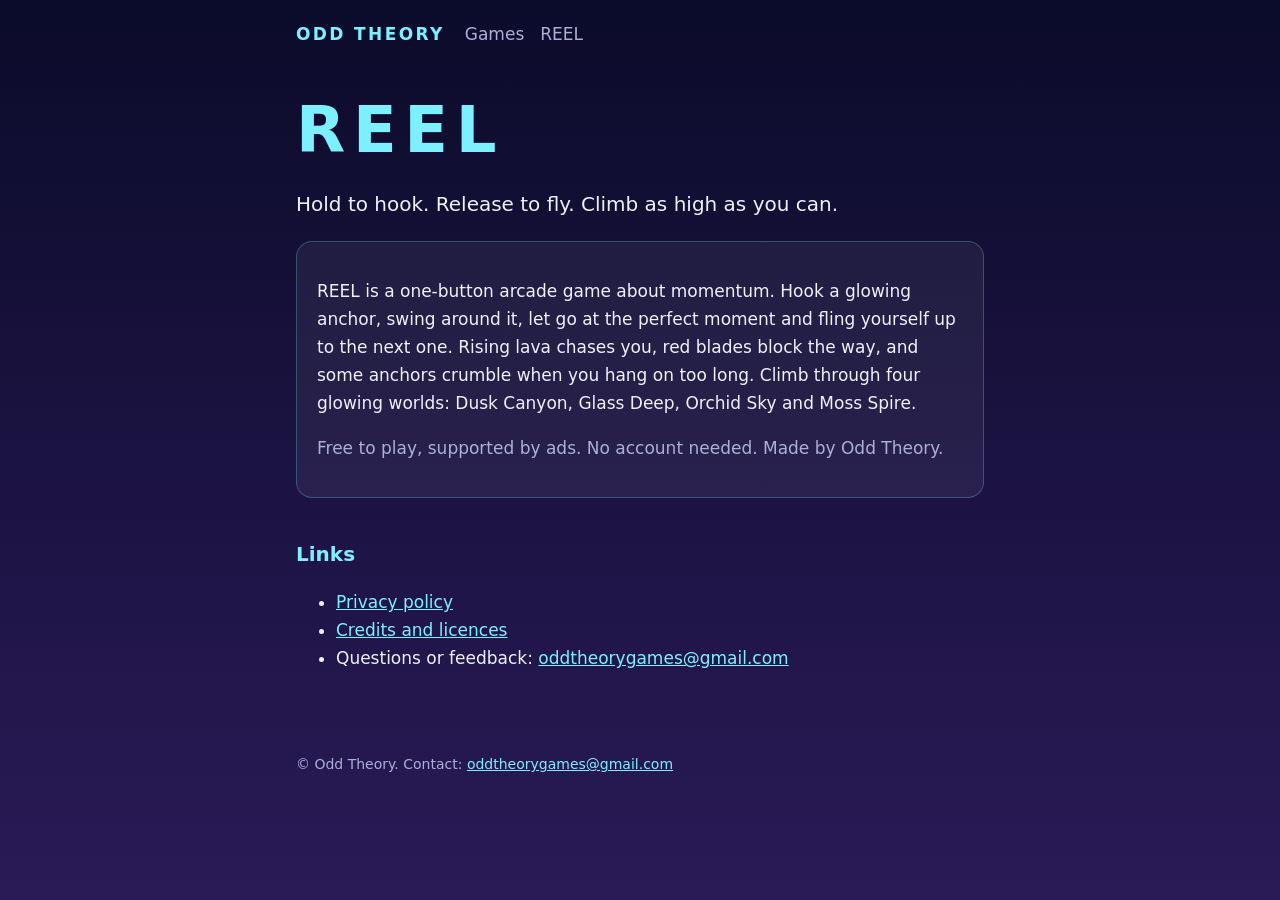
==== reel/index.html @ 0b7a03da "Studio home page, REEL section, privacy and credits under /reel/" ====
<!doctype html>
<html lang="en">
<head>
<meta charset="utf-8">
<meta name="viewport" content="width=device-width, initial-scale=1">
<title>REEL by Odd Theory</title>
<meta name="description" content="REEL: a one-button swinging arcade climb through four glowing worlds.">
<meta name="theme-color" content="#0b0b2a">
<link rel="stylesheet" href="../style.css">
</head>
<body>
<header class="site"><a class="brand" href="../index.html">ODD THEORY</a><nav><a href="../index.html">Games</a><a href="../reel/index.html">REEL</a></nav></header>
<main>
<section class="hero">
<h1>REEL</h1>
<p style="font-size:1.25rem">Hold to hook. Release to fly. Climb as high as you can.</p>
</section>
<div class="card">
<p>REEL is a one-button arcade game about momentum. Hook a glowing anchor, swing around it, let go at the perfect moment and fling yourself up to the next one. Rising lava chases you, red blades block the way, and some anchors crumble when you hang on too long. Climb through four glowing worlds: Dusk Canyon, Glass Deep, Orchid Sky and Moss Spire.</p>
<p class="dim">Free to play, supported by ads. No account needed. Made by Odd Theory.</p>
</div>
<h2>Links</h2>
<ul>
<li><a href="privacy.html">Privacy policy</a></li>
<li><a href="credits.html">Credits and licences</a></li>
<li>Questions or feedback: <a href="mailto:oddtheorygames@gmail.com">oddtheorygames@gmail.com</a></li>
</ul>
</main>
<footer>&copy; Odd Theory. Contact: <a href="mailto:oddtheorygames@gmail.com">oddtheorygames@gmail.com</a></footer>
</body>
</html>
---- style.css ----
:root{--bg1:#0b0b2a;--bg2:#2a1a57;--ink:#eef0ff;--dim:#aab0d6;--accent:#7df0ff;--card:rgba(255,255,255,.06);--line:rgba(125,240,255,.25)}
*{box-sizing:border-box}
html{-webkit-text-size-adjust:100%}
body{margin:0;min-height:100vh;color:var(--ink);background:linear-gradient(180deg,var(--bg1),var(--bg2)) fixed;background-color:var(--bg1);font:17px/1.65 system-ui,-apple-system,"Segoe UI",Roboto,sans-serif}
main{max-width:720px;margin:0 auto;padding:40px 16px 64px}
header.site{max-width:720px;margin:0 auto;padding:20px 16px 0;display:flex;gap:20px;align-items:center;flex-wrap:wrap}
header.site a.brand{font-weight:700;letter-spacing:.14em;color:var(--accent);text-decoration:none}
header.site nav a{color:var(--dim);text-decoration:none;margin-right:16px}
header.site nav a:hover{color:var(--ink)}
h1{font-size:2.4rem;line-height:1.15;margin:.2em 0 .3em}
h2{font-size:1.25rem;margin:2em 0 .4em;color:var(--accent)}
p,li{color:var(--ink)}
.dim{color:var(--dim)}
a{color:var(--accent)}
.hero h1{font-size:4rem;letter-spacing:.12em;color:var(--accent);margin:.1em 0}
.card{background:var(--card);border:1px solid var(--line);border-radius:16px;padding:18px 20px;margin:20px 0}
pre.lic{white-space:pre-wrap;word-break:break-word;font:13px/1.5 ui-monospace,Consolas,monospace;background:rgba(0,0,0,.35);border:1px solid var(--line);border-radius:12px;padding:16px;max-height:70vh;overflow:auto}
footer{max-width:720px;margin:0 auto;padding:0 16px 40px;color:var(--dim);font-size:14px}
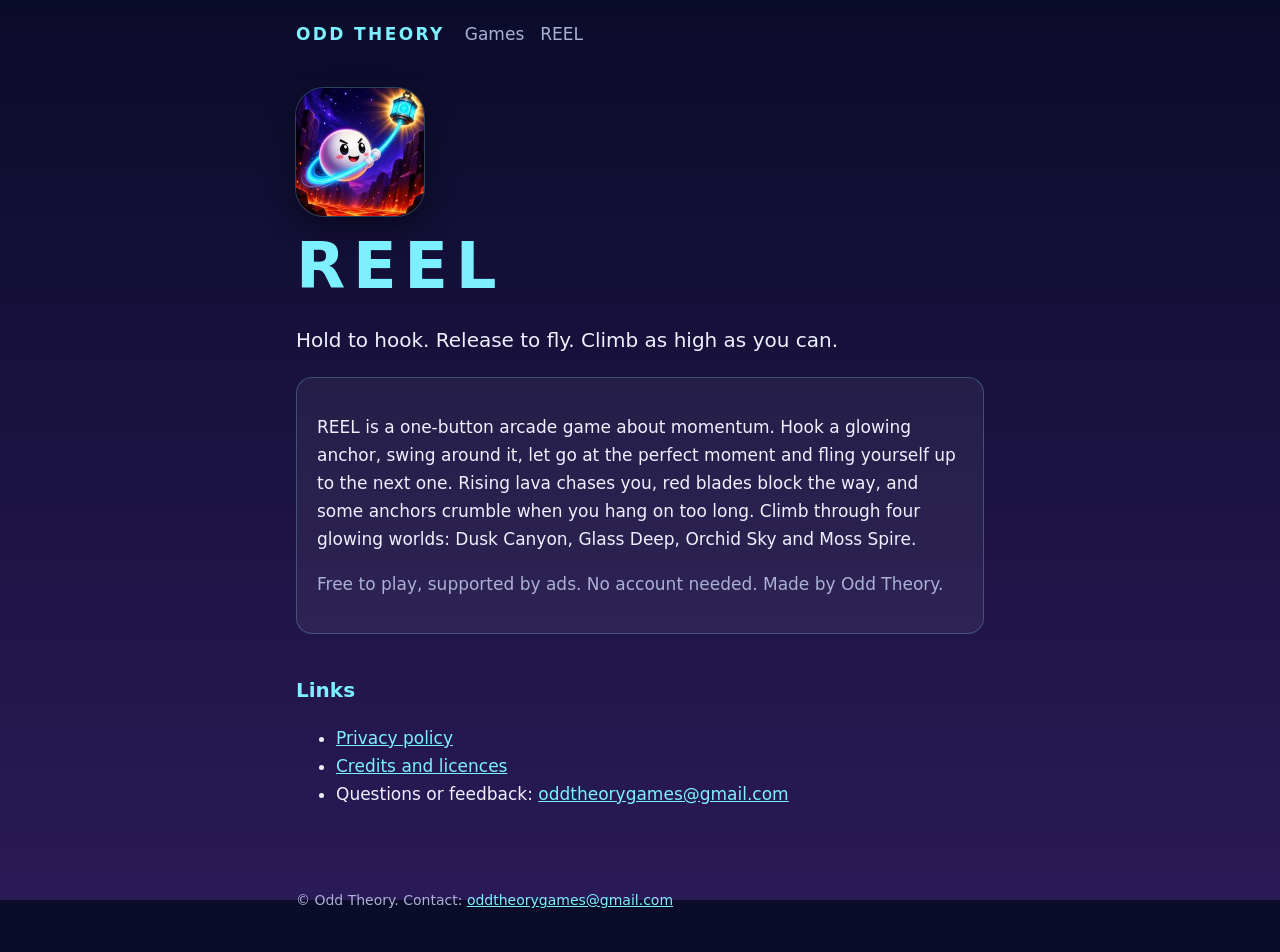
==== commit f58a7bda: "Add studio logo to home page and REEL icon to game card and page" ====
--- a/reel/index.html
+++ b/reel/index.html
@@ -12,6 +12,7 @@
 <header class="site"><a class="brand" href="../index.html">ODD THEORY</a><nav><a href="../index.html">Games</a><a href="../reel/index.html">REEL</a></nav></header>
 <main>
 <section class="hero">
+<img class="hero-icon" src="reel-icon.jpg" alt="REEL icon" width="128" height="128">
 <h1>REEL</h1>
 <p style="font-size:1.25rem">Hold to hook. Release to fly. Climb as high as you can.</p>
 </section>
--- a/style.css
+++ b/style.css
@@ -15,4 +15,13 @@
 .hero h1{font-size:4rem;letter-spacing:.12em;color:var(--accent);margin:.1em 0}
 .card{background:var(--card);border:1px solid var(--line);border-radius:16px;padding:18px 20px;margin:20px 0}
 pre.lic{white-space:pre-wrap;word-break:break-word;font:13px/1.5 ui-monospace,Consolas,monospace;background:rgba(0,0,0,.35);border:1px solid var(--line);border-radius:12px;padding:16px;max-height:70vh;overflow:auto}
+.sr{position:absolute;width:1px;height:1px;overflow:hidden;clip:rect(0 0 0 0);white-space:nowrap}
+.logo{display:block;margin:12px auto 0;width:min(100%,360px);aspect-ratio:1;border-radius:22px;background:#040405;overflow:hidden;box-shadow:0 0 0 1px var(--line),0 12px 40px rgba(0,0,0,.45)}
+.logo video,.logo img{display:block;width:100%;height:100%;object-fit:cover}
+.tagline{text-align:center;font-size:1.25rem;margin:18px 0 0}
+a.game{display:flex;gap:16px;align-items:center;text-decoration:none;color:inherit}
+a.game img{width:96px;height:96px;border-radius:22px;flex:none;box-shadow:0 0 0 1px var(--line),0 8px 24px rgba(0,0,0,.35)}
+a.game strong{font-size:1.3rem;color:var(--accent)}
+a.game p{margin:.3em 0 0}
+.hero-icon{display:block;width:128px;height:128px;border-radius:28px;margin:0 0 14px;box-shadow:0 0 0 1px var(--line),0 10px 30px rgba(0,0,0,.4)}
 footer{max-width:720px;margin:0 auto;padding:0 16px 40px;color:var(--dim);font-size:14px}
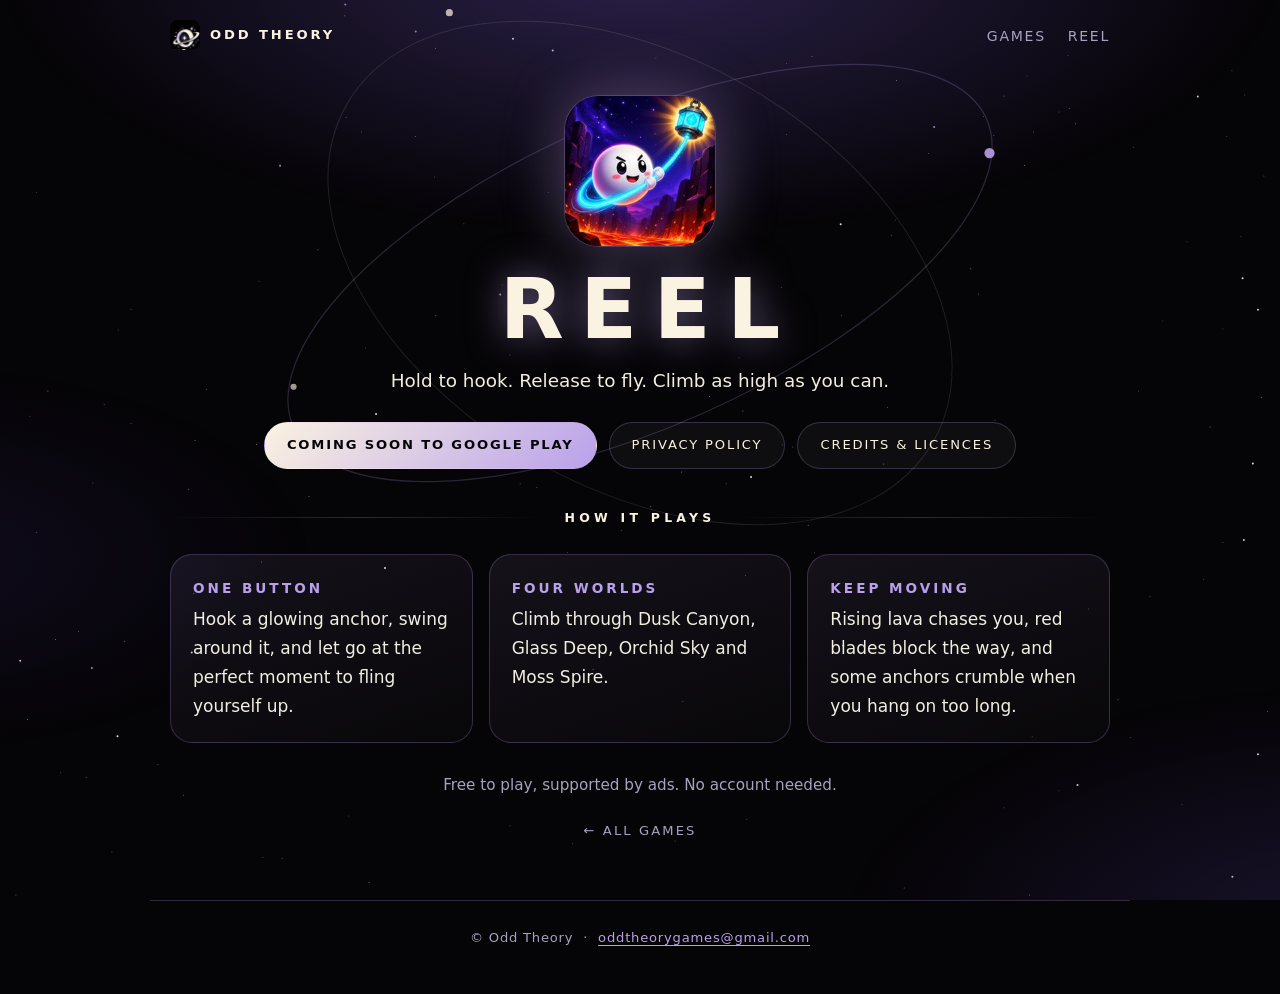
==== commit eaec9e34: "Redesign site in the logo's style: starfield, orbit rings, seamless logo, glass cards" ====
--- a/reel/index.html
+++ b/reel/index.html
@@ -5,28 +5,34 @@
 <meta name="viewport" content="width=device-width, initial-scale=1">
 <title>REEL by Odd Theory</title>
 <meta name="description" content="REEL: a one-button swinging arcade climb through four glowing worlds.">
-<meta name="theme-color" content="#0b0b2a">
+<meta name="theme-color" content="#050406">
+<link rel="icon" type="image/png" href="../favicon.png">
 <link rel="stylesheet" href="../style.css">
 </head>
 <body>
-<header class="site"><a class="brand" href="../index.html">ODD THEORY</a><nav><a href="../index.html">Games</a><a href="../reel/index.html">REEL</a></nav></header>
-<main>
-<section class="hero">
-<img class="hero-icon" src="reel-icon.jpg" alt="REEL icon" width="128" height="128">
-<h1>REEL</h1>
-<p style="font-size:1.25rem">Hold to hook. Release to fly. Climb as high as you can.</p>
+<div class="stars s1" aria-hidden="true"></div><div class="stars s2" aria-hidden="true"></div>
+<div class="wrap">
+<header class="top"><a class="mark" href="../index.html"><img src="../favicon.png" alt="" width="30" height="30">ODD THEORY</a><nav><a href="../index.html">Games</a><a href="../reel/index.html">REEL</a></nav></header>
+<section class="game-hero">
+<svg class="orbits" viewBox="0 0 800 800" aria-hidden="true">
+<g class="r1"><ellipse cx="400" cy="400" rx="370" ry="150" transform="rotate(-24 400 400)" fill="none" stroke="rgba(185,160,234,.24)" stroke-width="1.2"/>
+<circle cx="741" cy="283" r="5" fill="#b9a0ea"/><circle cx="62" cy="511" r="3" fill="#fbf3e1" opacity=".7"/></g>
+<g class="r2"><ellipse cx="400" cy="400" rx="330" ry="210" transform="rotate(30 400 400)" fill="none" stroke="rgba(251,243,225,.12)" stroke-width="1"/>
+<circle cx="214" cy="146" r="3.5" fill="#fbf3e1" opacity=".8"/></g>
+</svg>
+<img class="app-icon" src="reel-icon.jpg" alt="REEL app icon" width="150" height="150">
+<h1 class="title">REEL</h1>
+<p class="lede">Hold to hook. Release to fly. Climb as high as you can.</p>
+<div class="cta"><span class="pill soon">Coming soon to Google Play</span><a class="pill" href="privacy.html">Privacy policy</a><a class="pill" href="credits.html">Credits &amp; licences</a></div>
 </section>
-<div class="card">
-<p>REEL is a one-button arcade game about momentum. Hook a glowing anchor, swing around it, let go at the perfect moment and fling yourself up to the next one. Rising lava chases you, red blades block the way, and some anchors crumble when you hang on too long. Climb through four glowing worlds: Dusk Canyon, Glass Deep, Orchid Sky and Moss Spire.</p>
-<p class="dim">Free to play, supported by ads. No account needed. Made by Odd Theory.</p>
+<div class="divider"><span>How it plays</span></div>
+<div class="tiles">
+<div class="tile"><h3>One button</h3><p>Hook a glowing anchor, swing around it, and let go at the perfect moment to fling yourself up.</p></div>
+<div class="tile"><h3>Four worlds</h3><p>Climb through Dusk Canyon, Glass Deep, Orchid Sky and Moss Spire.</p></div>
+<div class="tile"><h3>Keep moving</h3><p>Rising lava chases you, red blades block the way, and some anchors crumble when you hang on too long.</p></div>
 </div>
-<h2>Links</h2>
-<ul>
-<li><a href="privacy.html">Privacy policy</a></li>
-<li><a href="credits.html">Credits and licences</a></li>
-<li>Questions or feedback: <a href="mailto:oddtheorygames@gmail.com">oddtheorygames@gmail.com</a></li>
-</ul>
-</main>
-<footer>&copy; Odd Theory. Contact: <a href="mailto:oddtheorygames@gmail.com">oddtheorygames@gmail.com</a></footer>
+<div class="about"><p class="dim">Free to play, supported by ads. No account needed.</p><a class="back" href="../index.html">&larr; All games</a></div>
+</div>
+<footer>&copy; Odd Theory &nbsp;·&nbsp; <a href="mailto:oddtheorygames@gmail.com">oddtheorygames@gmail.com</a></footer>
 </body>
 </html>
--- a/style.css
+++ b/style.css
@@ -1,27 +1,81 @@
-:root{--bg1:#0b0b2a;--bg2:#2a1a57;--ink:#eef0ff;--dim:#aab0d6;--accent:#7df0ff;--card:rgba(255,255,255,.06);--line:rgba(125,240,255,.25)}
+:root{
+  --bg:#050406; --cream:#fbf3e1; --lav:#b9a0ea; --lav-2:#8f7cc4; --ink:#f3eee2; --dim:#a8a1c0;
+  --line:rgba(185,160,234,.24); --glass:rgba(255,255,255,.04);
+}
 *{box-sizing:border-box}
-html{-webkit-text-size-adjust:100%}
-body{margin:0;min-height:100vh;color:var(--ink);background:linear-gradient(180deg,var(--bg1),var(--bg2)) fixed;background-color:var(--bg1);font:17px/1.65 system-ui,-apple-system,"Segoe UI",Roboto,sans-serif}
-main{max-width:720px;margin:0 auto;padding:40px 16px 64px}
-header.site{max-width:720px;margin:0 auto;padding:20px 16px 0;display:flex;gap:20px;align-items:center;flex-wrap:wrap}
-header.site a.brand{font-weight:700;letter-spacing:.14em;color:var(--accent);text-decoration:none}
-header.site nav a{color:var(--dim);text-decoration:none;margin-right:16px}
-header.site nav a:hover{color:var(--ink)}
-h1{font-size:2.4rem;line-height:1.15;margin:.2em 0 .3em}
-h2{font-size:1.25rem;margin:2em 0 .4em;color:var(--accent)}
-p,li{color:var(--ink)}
-.dim{color:var(--dim)}
-a{color:var(--accent)}
-.hero h1{font-size:4rem;letter-spacing:.12em;color:var(--accent);margin:.1em 0}
-.card{background:var(--card);border:1px solid var(--line);border-radius:16px;padding:18px 20px;margin:20px 0}
-pre.lic{white-space:pre-wrap;word-break:break-word;font:13px/1.5 ui-monospace,Consolas,monospace;background:rgba(0,0,0,.35);border:1px solid var(--line);border-radius:12px;padding:16px;max-height:70vh;overflow:auto}
+html{background:var(--bg);-webkit-text-size-adjust:100%;scroll-behavior:smooth}
+body{margin:0;min-height:100vh;color:var(--ink);overflow-x:hidden;
+  font:17px/1.7 ui-sans-serif,system-ui,"Segoe UI",Roboto,Helvetica,Arial,sans-serif;
+  background:
+    radial-gradient(70% 42% at 50% -4%,rgba(120,88,205,.34),transparent 72%),
+    radial-gradient(55% 40% at 105% 105%,rgba(86,62,160,.26),transparent 72%),
+    radial-gradient(45% 30% at -8% 62%,rgba(70,50,140,.18),transparent 72%);
+  background-attachment:fixed}
+.stars{position:fixed;left:0;top:0;width:1px;height:1px;background:transparent;border-radius:50%;pointer-events:none;z-index:-1}
+.stars.s1{box-shadow:32.4vw 15.1vh rgba(251,243,225,0.55),7.2vw 53.6vh rgba(185,160,234,0.5),58.3vw 91.0vh rgba(251,243,225,0.35),3.7vw 43.4vh rgba(251,243,225,0.55),24.1vw 55.1vh rgba(251,243,225,0.55),82.7vw 12.4vh rgba(251,243,225,0.35),63.1vw 58.3vh rgba(251,243,225,0.55),57.7vw 39.7vh rgba(251,243,225,0.35),4.7vw 85.8vh rgba(185,160,234,0.5),41.9vw 54.1vh rgba(185,160,234,0.5),56.0vw 68.2vh rgba(251,243,225,0.55),58.2vw 63.9vh rgba(185,160,234,0.5),9.7vw 71.2vh rgba(251,243,225,0.55),61.9vw 49.6vh rgba(255,255,255,0.4),77.7vw 46.6vh rgba(255,255,255,0.4),36.2vw 24.8vh rgba(251,243,225,0.35),69.9vw 24.4vh rgba(185,160,234,0.5),52.5vw 87.5vh rgba(255,255,255,0.4),28.8vw 98.0vh rgba(251,243,225,0.55),51.2vw 16.5vh rgba(185,160,234,0.5),15.2vw 48.9vh rgba(251,243,225,0.55),96.2vw 7.8vh rgba(185,160,234,0.5),34.0vw 35.0vh rgba(255,255,255,0.4),58.0vw 45.6vh rgba(251,243,225,0.55),94.5vw 47.4vh rgba(251,243,225,0.55),6.1vw 70.1vh rgba(255,255,255,0.4),28.5vw 38.6vh rgba(185,160,234,0.5),2.3vw 46.2vh rgba(251,243,225,0.35),61.1vw 49.4vh rgba(251,243,225,0.35),76.8vw 12.9vh rgba(251,243,225,0.35),39.8vw 91.7vh rgba(255,255,255,0.4),8.1vw 44.9vh rgba(185,160,234,0.5),88.3vw 81.9vh rgba(185,160,234,0.5),70.6vw 98.6vh rgba(255,255,255,0.4),95.8vw 15.1vh rgba(251,243,225,0.35),15.1vw 65.9vh rgba(251,243,225,0.55),48.5vw 58.9vh rgba(185,160,234,0.5),28.2vw 14.6vh rgba(185,160,234,0.5),61.0vw 31.9vh rgba(251,243,225,0.35),69.0vw 51.5vh rgba(251,243,225,0.55),45.7vw 87.1vh rgba(255,255,255,0.4),39.8vw 39.4vh rgba(255,255,255,0.4),63.4vw 6.2vh rgba(251,243,225,0.55),98.5vw 44.1vh rgba(251,243,225,0.55),34.0vw 5.3vh rgba(251,243,225,0.55),56.7vw 53.7vh rgba(185,160,234,0.5),61.4vw 7.0vh rgba(251,243,225,0.35),61.4vw 14.9vh rgba(185,160,234,0.5),95.5vw 60.2vh rgba(255,255,255,0.4),12.3vw 84.9vh rgba(255,255,255,0.4),48.0vw 31.2vh rgba(251,243,225,0.35),10.2vw 34.3vh rgba(185,160,234,0.5),47.9vw 69.2vh rgba(251,243,225,0.55),20.5vw 95.2vh rgba(185,160,234,0.5),14.7vw 54.3vh rgba(251,243,225,0.55),75.8vw 29.8vh rgba(251,243,225,0.55),69.6vw 26.1vh rgba(185,160,234,0.5),90.8vw 35.6vh rgba(251,243,225,0.35),53.3vw 77.9vh rgba(185,160,234,0.5),63.6vw 61.3vh rgba(251,243,225,0.35),80.6vw 81.8vh rgba(251,243,225,0.35),20.0vw 49.3vh rgba(251,243,225,0.55),99.0vw 79.0vh rgba(255,255,255,0.4),25.9vw 69.3vh rgba(185,160,234,0.5),44.7vw 93.7vh rgba(185,160,234,0.5),95.5vw 36.5vh rgba(251,243,225,0.35),10.2vw 47.0vh rgba(185,160,234,0.5),20.4vw 62.4vh rgba(251,243,225,0.55),47.9vw 65.3vh rgba(251,243,225,0.55),83.5vw 12.0vh rgba(255,255,255,0.4),78.2vw 75.0vh rgba(255,255,255,0.4),88.9vw 43.4vh rgba(185,160,234,0.5),8.7vw 94.6vh rgba(255,255,255,0.4),46.3vw 74.3vh rgba(251,243,225,0.55),72.5vw 17.0vh rgba(251,243,225,0.35),2.8vw 59.1vh rgba(255,255,255,0.4),80.7vw 14.6vh rgba(255,255,255,0.4),65.7vw 35.0vh rgba(251,243,225,0.35),2.1vw 79.9vh rgba(251,243,225,0.55),52.7vw 93.4vh rgba(255,255,255,0.4),98.7vw 19.5vh rgba(251,243,225,0.35),2.8vw 21.3vh rgba(251,243,225,0.35),76.4vw 32.6vh rgba(255,255,255,0.4),83.4vw 6.1vh rgba(185,160,234,0.5),89.8vw 66.2vh rgba(255,255,255,0.4),82.7vw 87.8vh rgba(251,243,225,0.35),53.2vw 52.4vh rgba(251,243,225,0.55),87.3vw 77.7vh rgba(251,243,225,0.55),77.6vw 15.0vh rgba(251,243,225,0.35),47.3vw 72.5vh rgba(251,243,225,0.55),32.6vw 51.8vh rgba(255,255,255,0.4),78.4vw 10.6vh rgba(251,243,225,0.55),24.8vw 27.7vh rgba(251,243,225,0.55),50.8vw 56.2vh rgba(251,243,225,0.55),44.3vw 61.3vh rgba(251,243,225,0.35),69.3vw 45.2vh rgba(255,255,255,0.4),50.8vw 24.8vh rgba(185,160,234,0.5),92.3vw 89.3vh rgba(251,243,225,0.35),84.0vw 13.7vh rgba(251,243,225,0.55),39.2vw 31.6vh rgba(251,243,225,0.35),42.8vw 21.3vh rgba(185,160,234,0.5),78.4vw 89.7vh rgba(251,243,225,0.35),94.0vw 64.3vh rgba(185,160,234,0.5),14.3vw 88.3vh rgba(255,255,255,0.4),22.0vw 95.3vh rgba(255,255,255,0.4),88.5vw 16.3vh rgba(251,243,225,0.35),16.1vw 43.2vh rgba(255,255,255,0.4),33.9vw 19.6vh rgba(185,160,234,0.5),9.2vw 36.6vh rgba(185,160,234,0.5),55.4vw 44.0vh rgba(251,243,225,0.55),38.4vw 51.7vh rgba(185,160,234,0.5),51.2vw 6.4vh rgba(251,243,225,0.35),97.2vw 10.5vh rgba(185,160,234,0.5),27.2vw 90.6vh rgba(251,243,225,0.35),27.0vw 13.0vh rgba(255,255,255,0.4),85.0vw 67.6vh rgba(185,160,234,0.5),40.6vw 53.7vh rgba(255,255,255,0.4),70.0vw 8.9vh rgba(251,243,225,0.55),80.0vw 18.3vh rgba(251,243,225,0.55),26.9vw 1.7vh rgba(251,243,225,0.55),80.2vw 8.4vh rgba(251,243,225,0.35),6.7vw 86.3vh rgba(255,255,255,0.4),1.2vw 99.4vh rgba(255,255,255,0.4),92.7vw 26.8vh rgba(251,243,225,0.35),4.3vw 71.0vh rgba(251,243,225,0.55),96.9vw 26.2vh rgba(251,243,225,0.35),20.2vw 31.2vh rgba(185,160,234,0.5),53.1vw 20.6vh rgba(255,255,255,0.4),50.0vw 17.8vh rgba(185,160,234,0.5),80.4vw 99.4vh rgba(251,243,225,0.55);animation:tw 7s ease-in-out infinite alternate}
+.stars.s2{width:2px;height:2px;box-shadow:1.5vw 73.3vh rgba(255,255,255,0.8),97.8vw 51.4vh rgba(251,243,225,0.9),93.5vw 10.6vh rgba(255,255,255,0.8),43.2vw 49.5vh rgba(185,160,234,0.85),97.0vw 30.8vh rgba(251,243,225,0.9),98.2vw 34.3vh rgba(255,255,255,0.8),72.9vw 14.0vh rgba(185,160,234,0.85),98.2vw 83.7vh rgba(251,243,225,0.9),7.1vw 74.1vh rgba(185,160,234,0.85),43.1vw 5.5vh rgba(255,255,255,0.8),84.1vw 87.1vh rgba(255,255,255,0.8),97.1vw 59.9vh rgba(255,255,255,0.8),29.3vw 45.9vh rgba(251,243,225,0.9),26.9vw 0.4vh rgba(185,160,234,0.85),96.2vw 97.3vh rgba(255,255,255,0.8),32.4vw 3.4vh rgba(185,160,234,0.85),21.8vw 18.3vh rgba(185,160,234,0.85),38.2vw 47.5vh rgba(255,255,255,0.8),65.6vw 24.8vh rgba(251,243,225,0.9),9.1vw 81.7vh rgba(251,243,225,0.9),40.0vw 4.2vh rgba(251,243,225,0.9),30.0vw 63.0vh rgba(251,243,225,0.9),58.6vw 52.9vh rgba(251,243,225,0.9),65.8vw 71.6vh rgba(255,255,255,0.8),39.0vw 32.6vh rgba(185,160,234,0.85),14.9vw 72.4vh rgba(255,255,255,0.8);animation:tw 4.5s ease-in-out infinite alternate-reverse}
+@keyframes tw{from{opacity:.35}to{opacity:1}}
+a{color:var(--lav);text-underline-offset:3px}
+a:hover{color:var(--cream)}
+.wrap{max-width:980px;margin:0 auto;padding:0 20px}
+.top{display:flex;align-items:center;justify-content:space-between;gap:16px;padding:20px 0}
+.mark{display:flex;align-items:center;gap:10px;color:var(--cream);text-decoration:none;font-weight:700;letter-spacing:.22em;font-size:.82rem}
+.mark img{width:30px;height:30px;border-radius:8px}
+.top nav a{color:var(--dim);text-decoration:none;margin-left:22px;font-size:.88rem;letter-spacing:.12em;text-transform:uppercase}
+.top nav a:hover{color:var(--cream)}
+.hero{position:relative;text-align:center;padding:8px 0 4px}
+.orbits{position:absolute;left:50%;top:46%;width:min(168vw,1040px);aspect-ratio:1;transform:translate(-50%,-50%);z-index:-1;pointer-events:none;opacity:.9}
+.orbits .r1{transform-origin:50% 50%;animation:spin 140s linear infinite}
+.orbits .r2{transform-origin:50% 50%;animation:spin 220s linear infinite reverse}
+@keyframes spin{to{transform:rotate(360deg)}}
+.logo{display:block;margin:0 auto;width:min(88vw,500px);aspect-ratio:1;mix-blend-mode:screen;
+  -webkit-mask-image:linear-gradient(to right,transparent,#000 9%,#000 91%,transparent),linear-gradient(to bottom,transparent,#000 9%,#000 91%,transparent);
+  -webkit-mask-composite:source-in;mask-image:linear-gradient(to right,transparent,#000 9%,#000 91%,transparent),linear-gradient(to bottom,transparent,#000 9%,#000 91%,transparent);mask-composite:intersect}
+.logo video,.logo img{display:block;width:100%;height:100%;object-fit:cover}
 .sr{position:absolute;width:1px;height:1px;overflow:hidden;clip:rect(0 0 0 0);white-space:nowrap}
-.logo{display:block;margin:12px auto 0;width:min(100%,360px);aspect-ratio:1;border-radius:22px;background:#040405;overflow:hidden;box-shadow:0 0 0 1px var(--line),0 12px 40px rgba(0,0,0,.45)}
-.logo video,.logo img{display:block;width:100%;height:100%;object-fit:cover}
-.tagline{text-align:center;font-size:1.25rem;margin:18px 0 0}
-a.game{display:flex;gap:16px;align-items:center;text-decoration:none;color:inherit}
-a.game img{width:96px;height:96px;border-radius:22px;flex:none;box-shadow:0 0 0 1px var(--line),0 8px 24px rgba(0,0,0,.35)}
-a.game strong{font-size:1.3rem;color:var(--accent)}
-a.game p{margin:.3em 0 0}
-.hero-icon{display:block;width:128px;height:128px;border-radius:28px;margin:0 0 14px;box-shadow:0 0 0 1px var(--line),0 10px 30px rgba(0,0,0,.4)}
-footer{max-width:720px;margin:0 auto;padding:0 16px 40px;color:var(--dim);font-size:14px}
+.divider{display:flex;align-items:center;gap:16px;margin:30px 0 26px;color:var(--lav)}
+.divider::before,.divider::after{content:"";flex:1;height:1px;background:linear-gradient(90deg,transparent,var(--line),transparent)}
+.divider span{letter-spacing:.34em;font-size:.78rem;font-weight:700;text-transform:uppercase;color:var(--cream)}
+.games{display:grid;gap:18px;grid-template-columns:repeat(auto-fit,minmax(280px,340px));justify-content:center}
+a.game{display:flex;gap:18px;align-items:center;padding:18px;border-radius:24px;text-decoration:none;color:var(--ink);
+  background:linear-gradient(160deg,rgba(185,160,234,.10),rgba(255,255,255,.02));border:1px solid var(--line);
+  transition:transform .25s ease,border-color .25s ease,box-shadow .25s ease}
+a.game:hover{transform:translateY(-3px);border-color:rgba(185,160,234,.55);box-shadow:0 14px 44px rgba(120,88,205,.28)}
+a.game img{width:88px;height:88px;border-radius:21px;flex:none;box-shadow:0 0 0 1px var(--line),0 0 28px rgba(185,160,234,.28)}
+a.game strong{display:block;font-size:1.3rem;letter-spacing:.18em;color:var(--cream)}
+a.game p{margin:.25em 0 .5em;color:var(--dim);font-size:.95rem;line-height:1.5}
+a.game .go{font-size:.8rem;letter-spacing:.16em;text-transform:uppercase;color:var(--lav)}
+.next{display:flex;gap:18px;align-items:center;padding:18px;border-radius:24px;border:1px dashed rgba(185,160,234,.32);color:var(--dim)}
+.next svg{width:88px;height:88px;flex:none}
+.next strong{display:block;letter-spacing:.18em;color:var(--lav);font-size:1.05rem}
+.next p{margin:.25em 0 0;font-size:.95rem;line-height:1.5}
+.contact{text-align:center;margin:44px 0 0;color:var(--dim)}
+.contact a{color:var(--cream)}
+footer{margin:56px auto 0;max-width:980px;padding:26px 20px 44px;text-align:center;color:var(--dim);font-size:.82rem;letter-spacing:.06em;border-top:1px solid var(--line)}
+/* game page */
+.game-hero{position:relative;isolation:isolate;text-align:center;padding:26px 0 8px}
+.game-hero .orbits{top:50%;width:min(150vw,820px)}
+.app-icon{display:block;width:150px;height:150px;border-radius:34px;margin:0 auto 22px;box-shadow:0 0 0 1px var(--line),0 0 60px rgba(185,160,234,.42),0 18px 50px rgba(0,0,0,.5)}
+h1.title{margin:0;font-size:clamp(3rem,12vw,5.2rem);line-height:1;letter-spacing:.2em;padding-left:.2em;color:var(--cream);text-shadow:0 0 38px rgba(185,160,234,.55)}
+.lede{margin:14px auto 0;max-width:520px;color:var(--ink);font-size:1.15rem}
+.cta{display:flex;flex-wrap:wrap;gap:12px;justify-content:center;margin:26px 0 0}
+.pill{display:inline-block;padding:11px 22px;border-radius:999px;font-size:.82rem;letter-spacing:.14em;text-transform:uppercase;text-decoration:none;border:1px solid var(--line);color:var(--cream);background:var(--glass)}
+a.pill:hover{border-color:rgba(185,160,234,.6);box-shadow:0 0 26px rgba(185,160,234,.28);color:var(--cream)}
+.pill.soon{color:var(--bg);background:linear-gradient(135deg,var(--cream),var(--lav));border-color:transparent;font-weight:700}
+.tiles{display:grid;gap:16px;grid-template-columns:repeat(auto-fit,minmax(240px,1fr));margin:8px 0 0}
+.tile{padding:22px;border-radius:22px;border:1px solid var(--line);background:linear-gradient(160deg,rgba(185,160,234,.09),rgba(255,255,255,.015))}
+.tile h3{margin:0 0 .35em;font-size:.85rem;letter-spacing:.22em;text-transform:uppercase;color:var(--lav)}
+.tile p{margin:0;color:var(--ink)}
+.about{max-width:680px;margin:30px auto 0;text-align:center;color:var(--ink)}
+.about .dim{color:var(--dim);font-size:.95rem}
+.back{display:inline-block;margin:6px 0 0;font-size:.82rem;letter-spacing:.16em;text-transform:uppercase;text-decoration:none;color:var(--dim)}
+.back:hover{color:var(--cream)}
+/* long text pages */
+.doc{max-width:760px;margin:10px auto 0;padding:30px 28px;border-radius:26px;border:1px solid var(--line);background:linear-gradient(170deg,rgba(185,160,234,.07),rgba(255,255,255,.015));backdrop-filter:blur(2px)}
+.doc h1{margin:.1em 0 .1em;font-size:2rem;letter-spacing:.06em;color:var(--cream)}
+.doc h2{margin:1.9em 0 .4em;font-size:.9rem;letter-spacing:.2em;text-transform:uppercase;color:var(--lav)}
+.doc p,.doc li{color:var(--ink)}
+.doc .dim{color:var(--dim)}
+pre.lic{white-space:pre-wrap;word-break:break-word;font:12.5px/1.55 ui-monospace,Consolas,monospace;color:#d9d3ea;background:rgba(0,0,0,.45);border:1px solid var(--line);border-radius:14px;padding:16px;max-height:60vh;overflow:auto}
+@media (max-width:560px){.top nav a{margin-left:14px}.doc{padding:22px 18px}}
+@media (prefers-reduced-motion:reduce){*{animation:none!important;transition:none!important;scroll-behavior:auto!important}}
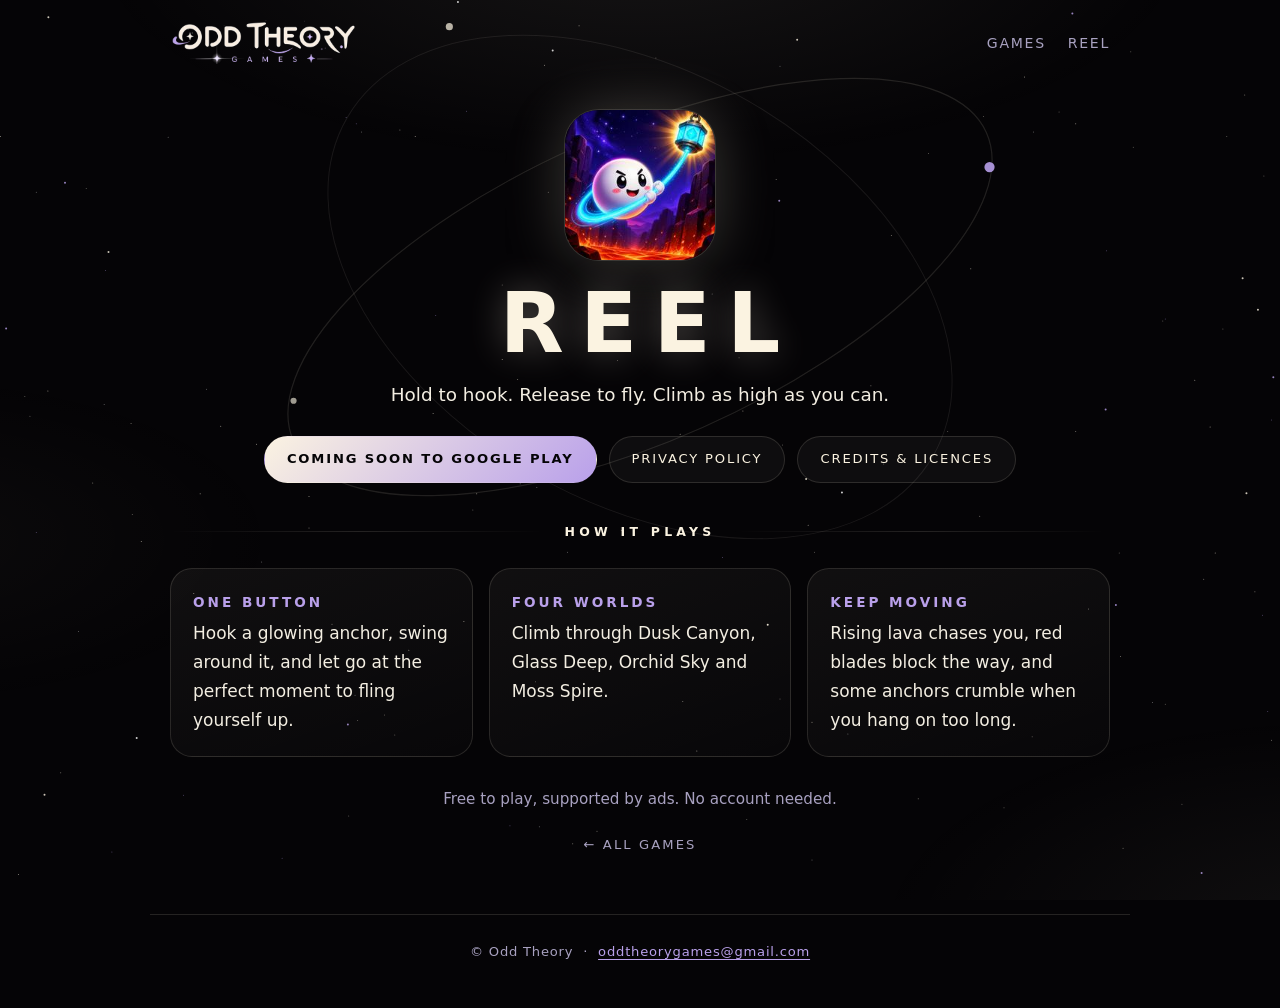
==== commit 225b1fdf: "Use the logo wordmark as the site brand and follow the logo's colour palette" ====
--- a/reel/index.html
+++ b/reel/index.html
@@ -12,12 +12,12 @@
 <body>
 <div class="stars s1" aria-hidden="true"></div><div class="stars s2" aria-hidden="true"></div>
 <div class="wrap">
-<header class="top"><a class="mark" href="../index.html"><img src="../favicon.png" alt="" width="30" height="30">ODD THEORY</a><nav><a href="../index.html">Games</a><a href="../reel/index.html">REEL</a></nav></header>
+<header class="top"><a class="mark" href="../index.html"><img src="../wordmark.png" alt="Odd Theory Games" width="188" height="44"></a><nav><a href="../index.html">Games</a><a href="../reel/index.html">REEL</a></nav></header>
 <section class="game-hero">
 <svg class="orbits" viewBox="0 0 800 800" aria-hidden="true">
-<g class="r1"><ellipse cx="400" cy="400" rx="370" ry="150" transform="rotate(-24 400 400)" fill="none" stroke="rgba(185,160,234,.24)" stroke-width="1.2"/>
+<g class="r1"><ellipse cx="400" cy="400" rx="370" ry="150" transform="rotate(-24 400 400)" fill="none" stroke="rgba(251,243,225,.13)" stroke-width="1.2"/>
 <circle cx="741" cy="283" r="5" fill="#b9a0ea"/><circle cx="62" cy="511" r="3" fill="#fbf3e1" opacity=".7"/></g>
-<g class="r2"><ellipse cx="400" cy="400" rx="330" ry="210" transform="rotate(30 400 400)" fill="none" stroke="rgba(251,243,225,.12)" stroke-width="1"/>
+<g class="r2"><ellipse cx="400" cy="400" rx="330" ry="210" transform="rotate(30 400 400)" fill="none" stroke="rgba(251,243,225,.09)" stroke-width="1"/>
 <circle cx="214" cy="146" r="3.5" fill="#fbf3e1" opacity=".8"/></g>
 </svg>
 <img class="app-icon" src="reel-icon.jpg" alt="REEL app icon" width="150" height="150">
--- a/style.css
+++ b/style.css
@@ -1,26 +1,26 @@
 :root{
   --bg:#050406; --cream:#fbf3e1; --lav:#b9a0ea; --lav-2:#8f7cc4; --ink:#f3eee2; --dim:#a8a1c0;
-  --line:rgba(185,160,234,.24); --glass:rgba(255,255,255,.04);
+  --line:rgba(251,243,225,0.13); --glass:rgba(255,255,255,.04);
 }
 *{box-sizing:border-box}
 html{background:var(--bg);-webkit-text-size-adjust:100%;scroll-behavior:smooth}
 body{margin:0;min-height:100vh;color:var(--ink);overflow-x:hidden;
   font:17px/1.7 ui-sans-serif,system-ui,"Segoe UI",Roboto,Helvetica,Arial,sans-serif;
   background:
-    radial-gradient(70% 42% at 50% -4%,rgba(120,88,205,.34),transparent 72%),
-    radial-gradient(55% 40% at 105% 105%,rgba(86,62,160,.26),transparent 72%),
-    radial-gradient(45% 30% at -8% 62%,rgba(70,50,140,.18),transparent 72%);
+    radial-gradient(60% 34% at 50% -6%,rgba(251,243,225,0.07),transparent 72%),
+    radial-gradient(50% 34% at 104% 104%,rgba(251,243,225,.05),transparent 72%),
+    radial-gradient(42% 26% at -8% 60%,rgba(251,243,225,0.03),transparent 72%);
   background-attachment:fixed}
 .stars{position:fixed;left:0;top:0;width:1px;height:1px;background:transparent;border-radius:50%;pointer-events:none;z-index:-1}
-.stars.s1{box-shadow:32.4vw 15.1vh rgba(251,243,225,0.55),7.2vw 53.6vh rgba(185,160,234,0.5),58.3vw 91.0vh rgba(251,243,225,0.35),3.7vw 43.4vh rgba(251,243,225,0.55),24.1vw 55.1vh rgba(251,243,225,0.55),82.7vw 12.4vh rgba(251,243,225,0.35),63.1vw 58.3vh rgba(251,243,225,0.55),57.7vw 39.7vh rgba(251,243,225,0.35),4.7vw 85.8vh rgba(185,160,234,0.5),41.9vw 54.1vh rgba(185,160,234,0.5),56.0vw 68.2vh rgba(251,243,225,0.55),58.2vw 63.9vh rgba(185,160,234,0.5),9.7vw 71.2vh rgba(251,243,225,0.55),61.9vw 49.6vh rgba(255,255,255,0.4),77.7vw 46.6vh rgba(255,255,255,0.4),36.2vw 24.8vh rgba(251,243,225,0.35),69.9vw 24.4vh rgba(185,160,234,0.5),52.5vw 87.5vh rgba(255,255,255,0.4),28.8vw 98.0vh rgba(251,243,225,0.55),51.2vw 16.5vh rgba(185,160,234,0.5),15.2vw 48.9vh rgba(251,243,225,0.55),96.2vw 7.8vh rgba(185,160,234,0.5),34.0vw 35.0vh rgba(255,255,255,0.4),58.0vw 45.6vh rgba(251,243,225,0.55),94.5vw 47.4vh rgba(251,243,225,0.55),6.1vw 70.1vh rgba(255,255,255,0.4),28.5vw 38.6vh rgba(185,160,234,0.5),2.3vw 46.2vh rgba(251,243,225,0.35),61.1vw 49.4vh rgba(251,243,225,0.35),76.8vw 12.9vh rgba(251,243,225,0.35),39.8vw 91.7vh rgba(255,255,255,0.4),8.1vw 44.9vh rgba(185,160,234,0.5),88.3vw 81.9vh rgba(185,160,234,0.5),70.6vw 98.6vh rgba(255,255,255,0.4),95.8vw 15.1vh rgba(251,243,225,0.35),15.1vw 65.9vh rgba(251,243,225,0.55),48.5vw 58.9vh rgba(185,160,234,0.5),28.2vw 14.6vh rgba(185,160,234,0.5),61.0vw 31.9vh rgba(251,243,225,0.35),69.0vw 51.5vh rgba(251,243,225,0.55),45.7vw 87.1vh rgba(255,255,255,0.4),39.8vw 39.4vh rgba(255,255,255,0.4),63.4vw 6.2vh rgba(251,243,225,0.55),98.5vw 44.1vh rgba(251,243,225,0.55),34.0vw 5.3vh rgba(251,243,225,0.55),56.7vw 53.7vh rgba(185,160,234,0.5),61.4vw 7.0vh rgba(251,243,225,0.35),61.4vw 14.9vh rgba(185,160,234,0.5),95.5vw 60.2vh rgba(255,255,255,0.4),12.3vw 84.9vh rgba(255,255,255,0.4),48.0vw 31.2vh rgba(251,243,225,0.35),10.2vw 34.3vh rgba(185,160,234,0.5),47.9vw 69.2vh rgba(251,243,225,0.55),20.5vw 95.2vh rgba(185,160,234,0.5),14.7vw 54.3vh rgba(251,243,225,0.55),75.8vw 29.8vh rgba(251,243,225,0.55),69.6vw 26.1vh rgba(185,160,234,0.5),90.8vw 35.6vh rgba(251,243,225,0.35),53.3vw 77.9vh rgba(185,160,234,0.5),63.6vw 61.3vh rgba(251,243,225,0.35),80.6vw 81.8vh rgba(251,243,225,0.35),20.0vw 49.3vh rgba(251,243,225,0.55),99.0vw 79.0vh rgba(255,255,255,0.4),25.9vw 69.3vh rgba(185,160,234,0.5),44.7vw 93.7vh rgba(185,160,234,0.5),95.5vw 36.5vh rgba(251,243,225,0.35),10.2vw 47.0vh rgba(185,160,234,0.5),20.4vw 62.4vh rgba(251,243,225,0.55),47.9vw 65.3vh rgba(251,243,225,0.55),83.5vw 12.0vh rgba(255,255,255,0.4),78.2vw 75.0vh rgba(255,255,255,0.4),88.9vw 43.4vh rgba(185,160,234,0.5),8.7vw 94.6vh rgba(255,255,255,0.4),46.3vw 74.3vh rgba(251,243,225,0.55),72.5vw 17.0vh rgba(251,243,225,0.35),2.8vw 59.1vh rgba(255,255,255,0.4),80.7vw 14.6vh rgba(255,255,255,0.4),65.7vw 35.0vh rgba(251,243,225,0.35),2.1vw 79.9vh rgba(251,243,225,0.55),52.7vw 93.4vh rgba(255,255,255,0.4),98.7vw 19.5vh rgba(251,243,225,0.35),2.8vw 21.3vh rgba(251,243,225,0.35),76.4vw 32.6vh rgba(255,255,255,0.4),83.4vw 6.1vh rgba(185,160,234,0.5),89.8vw 66.2vh rgba(255,255,255,0.4),82.7vw 87.8vh rgba(251,243,225,0.35),53.2vw 52.4vh rgba(251,243,225,0.55),87.3vw 77.7vh rgba(251,243,225,0.55),77.6vw 15.0vh rgba(251,243,225,0.35),47.3vw 72.5vh rgba(251,243,225,0.55),32.6vw 51.8vh rgba(255,255,255,0.4),78.4vw 10.6vh rgba(251,243,225,0.55),24.8vw 27.7vh rgba(251,243,225,0.55),50.8vw 56.2vh rgba(251,243,225,0.55),44.3vw 61.3vh rgba(251,243,225,0.35),69.3vw 45.2vh rgba(255,255,255,0.4),50.8vw 24.8vh rgba(185,160,234,0.5),92.3vw 89.3vh rgba(251,243,225,0.35),84.0vw 13.7vh rgba(251,243,225,0.55),39.2vw 31.6vh rgba(251,243,225,0.35),42.8vw 21.3vh rgba(185,160,234,0.5),78.4vw 89.7vh rgba(251,243,225,0.35),94.0vw 64.3vh rgba(185,160,234,0.5),14.3vw 88.3vh rgba(255,255,255,0.4),22.0vw 95.3vh rgba(255,255,255,0.4),88.5vw 16.3vh rgba(251,243,225,0.35),16.1vw 43.2vh rgba(255,255,255,0.4),33.9vw 19.6vh rgba(185,160,234,0.5),9.2vw 36.6vh rgba(185,160,234,0.5),55.4vw 44.0vh rgba(251,243,225,0.55),38.4vw 51.7vh rgba(185,160,234,0.5),51.2vw 6.4vh rgba(251,243,225,0.35),97.2vw 10.5vh rgba(185,160,234,0.5),27.2vw 90.6vh rgba(251,243,225,0.35),27.0vw 13.0vh rgba(255,255,255,0.4),85.0vw 67.6vh rgba(185,160,234,0.5),40.6vw 53.7vh rgba(255,255,255,0.4),70.0vw 8.9vh rgba(251,243,225,0.55),80.0vw 18.3vh rgba(251,243,225,0.55),26.9vw 1.7vh rgba(251,243,225,0.55),80.2vw 8.4vh rgba(251,243,225,0.35),6.7vw 86.3vh rgba(255,255,255,0.4),1.2vw 99.4vh rgba(255,255,255,0.4),92.7vw 26.8vh rgba(251,243,225,0.35),4.3vw 71.0vh rgba(251,243,225,0.55),96.9vw 26.2vh rgba(251,243,225,0.35),20.2vw 31.2vh rgba(185,160,234,0.5),53.1vw 20.6vh rgba(255,255,255,0.4),50.0vw 17.8vh rgba(185,160,234,0.5),80.4vw 99.4vh rgba(251,243,225,0.55);animation:tw 7s ease-in-out infinite alternate}
-.stars.s2{width:2px;height:2px;box-shadow:1.5vw 73.3vh rgba(255,255,255,0.8),97.8vw 51.4vh rgba(251,243,225,0.9),93.5vw 10.6vh rgba(255,255,255,0.8),43.2vw 49.5vh rgba(185,160,234,0.85),97.0vw 30.8vh rgba(251,243,225,0.9),98.2vw 34.3vh rgba(255,255,255,0.8),72.9vw 14.0vh rgba(185,160,234,0.85),98.2vw 83.7vh rgba(251,243,225,0.9),7.1vw 74.1vh rgba(185,160,234,0.85),43.1vw 5.5vh rgba(255,255,255,0.8),84.1vw 87.1vh rgba(255,255,255,0.8),97.1vw 59.9vh rgba(255,255,255,0.8),29.3vw 45.9vh rgba(251,243,225,0.9),26.9vw 0.4vh rgba(185,160,234,0.85),96.2vw 97.3vh rgba(255,255,255,0.8),32.4vw 3.4vh rgba(185,160,234,0.85),21.8vw 18.3vh rgba(185,160,234,0.85),38.2vw 47.5vh rgba(255,255,255,0.8),65.6vw 24.8vh rgba(251,243,225,0.9),9.1vw 81.7vh rgba(251,243,225,0.9),40.0vw 4.2vh rgba(251,243,225,0.9),30.0vw 63.0vh rgba(251,243,225,0.9),58.6vw 52.9vh rgba(251,243,225,0.9),65.8vw 71.6vh rgba(255,255,255,0.8),39.0vw 32.6vh rgba(185,160,234,0.85),14.9vw 72.4vh rgba(255,255,255,0.8);animation:tw 4.5s ease-in-out infinite alternate-reverse}
+.stars.s1{box-shadow:32.4vw 15.1vh rgba(251,243,225,0.6),7.2vw 53.6vh rgba(251,243,225,0.5),58.3vw 91.0vh rgba(251,243,225,0.4),3.7vw 43.4vh rgba(251,243,225,0.6),24.1vw 55.1vh rgba(251,243,225,0.6),82.7vw 12.4vh rgba(251,243,225,0.4),63.1vw 58.3vh rgba(251,243,225,0.6),57.7vw 39.7vh rgba(251,243,225,0.4),4.7vw 85.8vh rgba(251,243,225,0.5),41.9vw 54.1vh rgba(255,255,255,0.4),30.8vw 81.6vh rgba(251,243,225,0.4),10.3vw 57.1vh rgba(251,243,225,0.4),37.2vw 54.8vh rgba(251,243,225,0.6),56.4vw 61.9vh rgba(185,160,234,0.45),68.0vw 42.8vh rgba(251,243,225,0.5),46.6vw 92.3vh rgba(251,243,225,0.5),30.0vw 79.4vh rgba(251,243,225,0.4),8.2vw 30.0vh rgba(185,160,234,0.45),87.5vw 72.9vh rgba(251,243,225,0.5),60.9vw 7.3vh rgba(255,255,255,0.4),41.8vw 75.7vh rgba(251,243,225,0.4),93.3vw 42.2vh rgba(251,243,225,0.6),76.5vw 57.3vh rgba(251,243,225,0.5),34.0vw 35.0vh rgba(185,160,234,0.45),58.0vw 45.6vh rgba(251,243,225,0.6),94.5vw 47.4vh rgba(251,243,225,0.6),6.1vw 70.1vh rgba(255,255,255,0.4),99.3vw 82.2vh rgba(251,243,225,0.5),71.7vw 88.7vh rgba(251,243,225,0.5),2.3vw 46.2vh rgba(251,243,225,0.4),61.1vw 49.4vh rgba(251,243,225,0.4),76.8vw 12.9vh rgba(251,243,225,0.4),39.8vw 91.7vh rgba(185,160,234,0.45),8.1vw 44.9vh rgba(255,255,255,0.4),27.8vw 13.7vh rgba(185,160,234,0.45),86.4vw 27.8vh rgba(185,160,234,0.45),98.6vw 68.3vh rgba(185,160,234,0.45),95.8vw 15.1vh rgba(251,243,225,0.4),15.1vw 65.9vh rgba(251,243,225,0.6),48.5vw 58.9vh rgba(251,243,225,0.5),28.2vw 14.6vh rgba(255,255,255,0.4),36.9vw 56.6vh rgba(251,243,225,0.4),69.0vw 51.5vh rgba(255,255,255,0.4),65.5vw 74.0vh rgba(185,160,234,0.45),90.0vw 78.0vh rgba(255,255,255,0.4),39.2vw 39.9vh rgba(251,243,225,0.6),48.2vw 40.0vh rgba(251,243,225,0.4),6.7vw 20.9vh rgba(251,243,225,0.4),11.0vw 60.1vh rgba(251,243,225,0.6),0.0vw 15.1vh rgba(251,243,225,0.6),94.9vw 61.4vh rgba(251,243,225,0.6),87.4vw 61.4vh rgba(251,243,225,0.4),63.4vw 95.5vh rgba(255,255,255,0.4),36.4vw 12.3vh rgba(185,160,234,0.45),99.3vw 46.6vh rgba(185,160,234,0.45),31.2vw 14.4vh rgba(251,243,225,0.5),74.0vw 47.9vh rgba(251,243,225,0.4),51.6vw 20.5vh rgba(255,255,255,0.4),36.2vw 69.0vh rgba(251,243,225,0.6),75.8vw 29.8vh rgba(251,243,225,0.6),69.6vw 26.1vh rgba(251,243,225,0.5),90.8vw 35.6vh rgba(251,243,225,0.4),53.3vw 77.9vh rgba(251,243,225,0.5),63.6vw 61.3vh rgba(251,243,225,0.4),80.6vw 81.8vh rgba(251,243,225,0.4),20.0vw 49.3vh rgba(251,243,225,0.6),99.0vw 79.0vh rgba(185,160,234,0.45),25.9vw 69.3vh rgba(251,243,225,0.5),44.7vw 93.7vh rgba(251,243,225,0.5),95.5vw 36.5vh rgba(251,243,225,0.4),10.2vw 47.0vh rgba(251,243,225,0.5),20.4vw 62.4vh rgba(255,255,255,0.4),84.0vw 47.9vh rgba(251,243,225,0.5),80.0vw 8.5vh rgba(251,243,225,0.6),91.0vw 78.2vh rgba(251,243,225,0.4),47.8vw 17.9vh rgba(251,243,225,0.5),8.7vw 94.6vh rgba(185,160,234,0.45),46.3vw 74.3vh rgba(251,243,225,0.6),72.5vw 17.0vh rgba(251,243,225,0.4),2.8vw 59.1vh rgba(185,160,234,0.45),80.7vw 14.6vh rgba(255,255,255,0.4),98.0vw 65.7vh rgba(251,243,225,0.5),15.6vw 54.8vh rgba(251,243,225,0.6),1.4vw 97.1vh rgba(251,243,225,0.6),52.7vw 93.4vh rgba(185,160,234,0.45),98.7vw 19.5vh rgba(251,243,225,0.4),2.8vw 21.3vh rgba(255,255,255,0.4),24.1vw 58.6vh rgba(251,243,225,0.5),54.4vw 83.4vh rgba(251,243,225,0.6),91.0vw 35.4vh rgba(185,160,234,0.45),66.2vw 81.5vh rgba(255,255,255,0.4),42.1vw 91.8vh rgba(255,255,255,0.4),13.1vw 15.2vh rgba(255,255,255,0.4),1.9vw 44.0vh rgba(251,243,225,0.4),60.9vw 77.6vh rgba(251,243,225,0.4),17.2vw 47.3vh rgba(251,243,225,0.6),55.6vw 32.6vh rgba(255,255,255,0.4),53.1vw 48.2vh rgba(251,243,225,0.6),88.3vw 5.7vh rgba(251,243,225,0.4),27.7vw 77.2vh rgba(255,255,255,0.4),45.2vw 2.8vh rgba(251,243,225,0.6),44.3vw 61.3vh rgba(255,255,255,0.4),60.6vw 19.9vh rgba(251,243,225,0.5),45.2vw 53.3vh rgba(185,160,234,0.45),50.8vw 24.8vh rgba(255,255,255,0.4),87.7vw 94.2vh rgba(251,243,225,0.5),92.3vw 89.3vh rgba(251,243,225,0.4),84.0vw 13.7vh rgba(251,243,225,0.6),39.2vw 31.6vh rgba(251,243,225,0.4),42.8vw 21.3vh rgba(251,243,225,0.5),78.4vw 89.7vh rgba(251,243,225,0.4),94.0vw 64.3vh rgba(251,243,225,0.5),14.3vw 88.3vh rgba(185,160,234,0.45),22.0vw 95.3vh rgba(185,160,234,0.45),88.5vw 16.3vh rgba(251,243,225,0.4),16.1vw 43.2vh rgba(255,255,255,0.4),40.4vw 42.1vh rgba(251,243,225,0.5),31.9vw 72.2vh rgba(251,243,225,0.6),33.8vw 45.9vh rgba(251,243,225,0.6),38.4vw 51.7vh rgba(251,243,225,0.5),51.2vw 6.4vh rgba(251,243,225,0.4),97.2vw 10.5vh rgba(251,243,225,0.5),27.2vw 90.6vh rgba(251,243,225,0.4),27.0vw 13.0vh rgba(185,160,234,0.45),85.0vw 67.6vh rgba(251,243,225,0.5),40.6vw 53.7vh rgba(255,255,255,0.4),57.1vw 70.0vh rgba(251,243,225,0.6),27.9vw 80.0vh rgba(251,243,225,0.4),42.5vw 7.2vh rgba(251,243,225,0.6),63.4vw 80.2vh rgba(251,243,225,0.6);animation:tw 7s ease-in-out infinite alternate}
+.stars.s2{width:2px;height:2px;box-shadow:60.8vw 22.2vh rgba(185,160,234,0.8),86.3vw 45.4vh rgba(185,160,234,0.8),99.4vw 41.8vh rgba(185,160,234,0.8),62.2vw 4.3vh rgba(251,243,225,0.8),93.8vw 96.9vh rgba(185,160,234,0.8),5.0vw 20.2vh rgba(185,160,234,0.8),62.9vw 53.1vh rgba(251,243,225,0.8),29.0vw 50.0vh rgba(251,243,225,0.8),27.1vw 80.4vh rgba(185,160,234,0.8),3.7vw 1.8vh rgba(251,243,225,0.8),51.4vw 24.6vh rgba(255,255,255,0.8),10.6vw 81.9vh rgba(255,255,255,0.8),65.7vw 54.6vh rgba(255,255,255,0.8),97.0vw 30.8vh rgba(251,243,225,0.8),98.2vw 34.3vh rgba(251,243,225,0.8),40.5vw 34.8vh rgba(251,243,225,0.9),83.7vw 1.4vh rgba(185,160,234,0.8),43.1vw 5.5vh rgba(255,255,255,0.8),87.1vw 67.1vh rgba(185,160,234,0.8),59.9vw 69.3vh rgba(251,243,225,0.9),45.9vw 15.8vh rgba(255,255,255,0.8),0.4vw 36.4vh rgba(185,160,234,0.8),97.3vw 54.7vh rgba(251,243,225,0.8),3.4vw 88.2vh rgba(251,243,225,0.8),35.7vw 0.1vh rgba(255,255,255,0.8),8.4vw 27.9vh rgba(251,243,225,0.8);animation:tw 4.5s ease-in-out infinite alternate-reverse}
 @keyframes tw{from{opacity:.35}to{opacity:1}}
 a{color:var(--lav);text-underline-offset:3px}
 a:hover{color:var(--cream)}
 .wrap{max-width:980px;margin:0 auto;padding:0 20px}
 .top{display:flex;align-items:center;justify-content:space-between;gap:16px;padding:20px 0}
-.mark{display:flex;align-items:center;gap:10px;color:var(--cream);text-decoration:none;font-weight:700;letter-spacing:.22em;font-size:.82rem}
-.mark img{width:30px;height:30px;border-radius:8px}
+.mark{display:flex;align-items:center;text-decoration:none}
+.mark img{display:block;height:44px;width:auto}
 .top nav a{color:var(--dim);text-decoration:none;margin-left:22px;font-size:.88rem;letter-spacing:.12em;text-transform:uppercase}
 .top nav a:hover{color:var(--cream)}
 .hero{position:relative;text-align:center;padding:8px 0 4px}
@@ -38,14 +38,14 @@
 .divider span{letter-spacing:.34em;font-size:.78rem;font-weight:700;text-transform:uppercase;color:var(--cream)}
 .games{display:grid;gap:18px;grid-template-columns:repeat(auto-fit,minmax(280px,340px));justify-content:center}
 a.game{display:flex;gap:18px;align-items:center;padding:18px;border-radius:24px;text-decoration:none;color:var(--ink);
-  background:linear-gradient(160deg,rgba(185,160,234,.10),rgba(255,255,255,.02));border:1px solid var(--line);
+  background:linear-gradient(160deg,rgba(251,243,225,0.06),rgba(255,255,255,.02));border:1px solid var(--line);
   transition:transform .25s ease,border-color .25s ease,box-shadow .25s ease}
-a.game:hover{transform:translateY(-3px);border-color:rgba(185,160,234,.55);box-shadow:0 14px 44px rgba(120,88,205,.28)}
-a.game img{width:88px;height:88px;border-radius:21px;flex:none;box-shadow:0 0 0 1px var(--line),0 0 28px rgba(185,160,234,.28)}
+a.game:hover{transform:translateY(-3px);border-color:rgba(251,243,225,0.30);box-shadow:0 14px 44px rgba(251,243,225,0.11)}
+a.game img{width:88px;height:88px;border-radius:21px;flex:none;box-shadow:0 0 0 1px var(--line),0 0 28px rgba(251,243,225,0.15)}
 a.game strong{display:block;font-size:1.3rem;letter-spacing:.18em;color:var(--cream)}
 a.game p{margin:.25em 0 .5em;color:var(--dim);font-size:.95rem;line-height:1.5}
 a.game .go{font-size:.8rem;letter-spacing:.16em;text-transform:uppercase;color:var(--lav)}
-.next{display:flex;gap:18px;align-items:center;padding:18px;border-radius:24px;border:1px dashed rgba(185,160,234,.32);color:var(--dim)}
+.next{display:flex;gap:18px;align-items:center;padding:18px;border-radius:24px;border:1px dashed rgba(251,243,225,0.18);color:var(--dim)}
 .next svg{width:88px;height:88px;flex:none}
 .next strong{display:block;letter-spacing:.18em;color:var(--lav);font-size:1.05rem}
 .next p{margin:.25em 0 0;font-size:.95rem;line-height:1.5}
@@ -55,15 +55,15 @@
 /* game page */
 .game-hero{position:relative;isolation:isolate;text-align:center;padding:26px 0 8px}
 .game-hero .orbits{top:50%;width:min(150vw,820px)}
-.app-icon{display:block;width:150px;height:150px;border-radius:34px;margin:0 auto 22px;box-shadow:0 0 0 1px var(--line),0 0 60px rgba(185,160,234,.42),0 18px 50px rgba(0,0,0,.5)}
-h1.title{margin:0;font-size:clamp(3rem,12vw,5.2rem);line-height:1;letter-spacing:.2em;padding-left:.2em;color:var(--cream);text-shadow:0 0 38px rgba(185,160,234,.55)}
+.app-icon{display:block;width:150px;height:150px;border-radius:34px;margin:0 auto 22px;box-shadow:0 0 0 1px var(--line),0 0 60px rgba(251,243,225,0.23),0 18px 50px rgba(0,0,0,.5)}
+h1.title{margin:0;font-size:clamp(3rem,12vw,5.2rem);line-height:1;letter-spacing:.2em;padding-left:.2em;color:var(--cream);text-shadow:0 0 38px rgba(251,243,225,0.30)}
 .lede{margin:14px auto 0;max-width:520px;color:var(--ink);font-size:1.15rem}
 .cta{display:flex;flex-wrap:wrap;gap:12px;justify-content:center;margin:26px 0 0}
 .pill{display:inline-block;padding:11px 22px;border-radius:999px;font-size:.82rem;letter-spacing:.14em;text-transform:uppercase;text-decoration:none;border:1px solid var(--line);color:var(--cream);background:var(--glass)}
-a.pill:hover{border-color:rgba(185,160,234,.6);box-shadow:0 0 26px rgba(185,160,234,.28);color:var(--cream)}
+a.pill:hover{border-color:rgba(251,243,225,0.33);box-shadow:0 0 26px rgba(251,243,225,0.15);color:var(--cream)}
 .pill.soon{color:var(--bg);background:linear-gradient(135deg,var(--cream),var(--lav));border-color:transparent;font-weight:700}
 .tiles{display:grid;gap:16px;grid-template-columns:repeat(auto-fit,minmax(240px,1fr));margin:8px 0 0}
-.tile{padding:22px;border-radius:22px;border:1px solid var(--line);background:linear-gradient(160deg,rgba(185,160,234,.09),rgba(255,255,255,.015))}
+.tile{padding:22px;border-radius:22px;border:1px solid var(--line);background:linear-gradient(160deg,rgba(251,243,225,0.05),rgba(255,255,255,.015))}
 .tile h3{margin:0 0 .35em;font-size:.85rem;letter-spacing:.22em;text-transform:uppercase;color:var(--lav)}
 .tile p{margin:0;color:var(--ink)}
 .about{max-width:680px;margin:30px auto 0;text-align:center;color:var(--ink)}
@@ -71,7 +71,7 @@
 .back{display:inline-block;margin:6px 0 0;font-size:.82rem;letter-spacing:.16em;text-transform:uppercase;text-decoration:none;color:var(--dim)}
 .back:hover{color:var(--cream)}
 /* long text pages */
-.doc{max-width:760px;margin:10px auto 0;padding:30px 28px;border-radius:26px;border:1px solid var(--line);background:linear-gradient(170deg,rgba(185,160,234,.07),rgba(255,255,255,.015));backdrop-filter:blur(2px)}
+.doc{max-width:760px;margin:10px auto 0;padding:30px 28px;border-radius:26px;border:1px solid var(--line);background:linear-gradient(170deg,rgba(251,243,225,0.04),rgba(255,255,255,.015));backdrop-filter:blur(2px)}
 .doc h1{margin:.1em 0 .1em;font-size:2rem;letter-spacing:.06em;color:var(--cream)}
 .doc h2{margin:1.9em 0 .4em;font-size:.9rem;letter-spacing:.2em;text-transform:uppercase;color:var(--lav)}
 .doc p,.doc li{color:var(--ink)}
